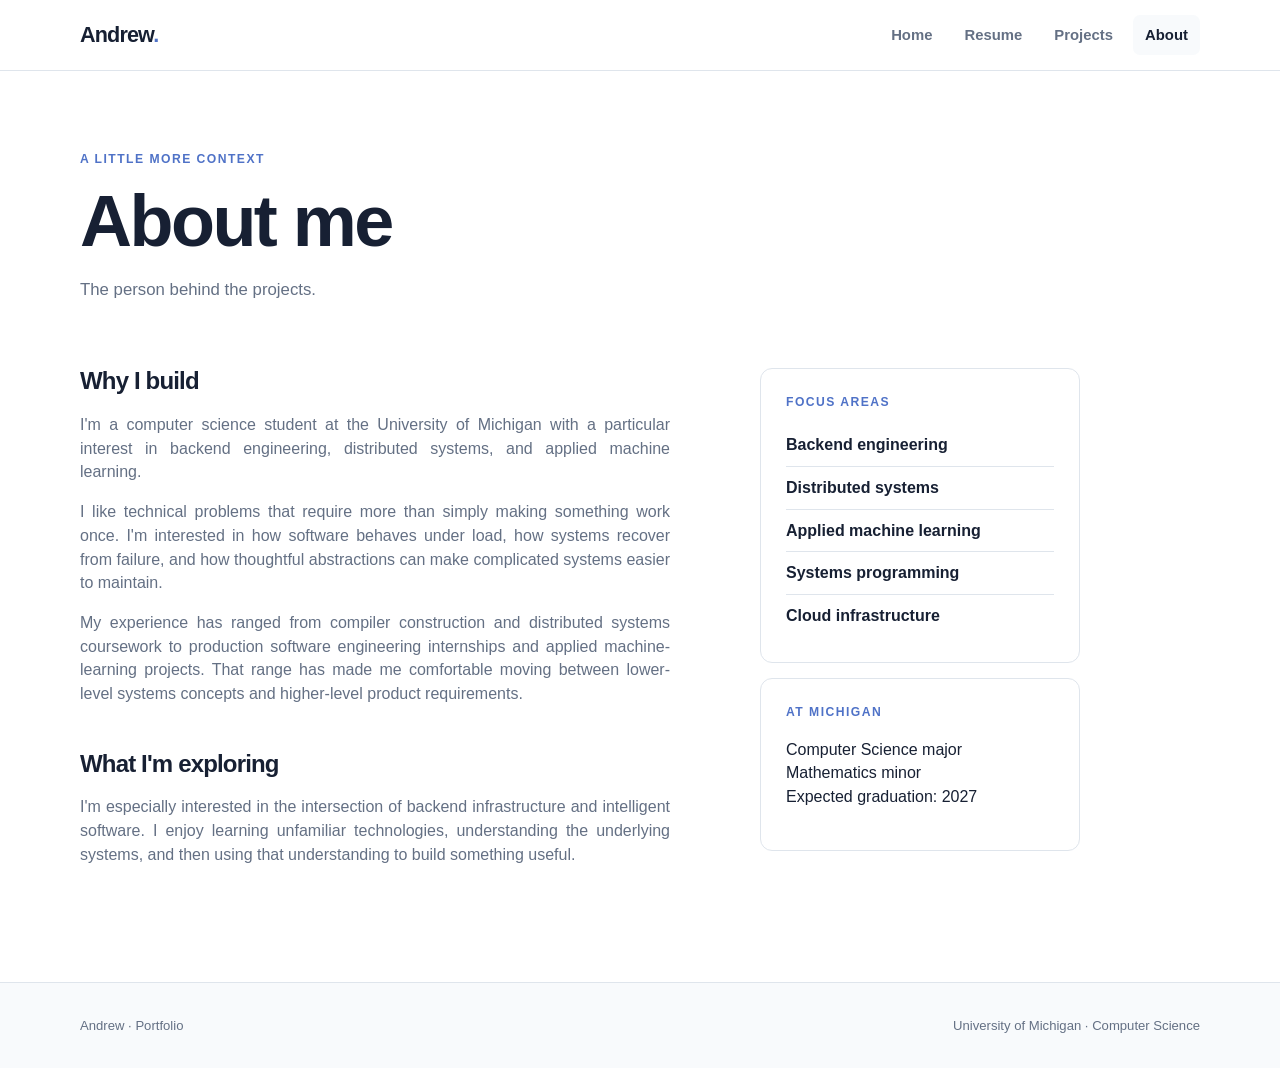
==== about.html @ 12360e27 "Add files via upload" ====
<!DOCTYPE html>
<html lang="en"><head><meta charset="UTF-8"><meta name="viewport" content="width=device-width, initial-scale=1.0"><title>Andrew | About</title><link rel="stylesheet" href="style.css"></head>
<body>
<header class="site-header"><nav class="nav container"><a class="brand" href="index.html">Andrew<span>.</span></a><div class="nav-links"><a href="index.html">Home</a><a href="resume.html">Resume</a><a href="projects.html">Projects</a><a class="active" href="about.html">About</a></div></nav></header>
<main class="container page">
<div class="page-header"><p class="eyebrow">A little more context</p><h1>About me</h1><p>The person behind the projects.</p></div>
<div class="about-layout">
<section class="prose">
<h2>Why I build</h2>
<p>I'm a computer science student at the University of Michigan with a particular interest in backend engineering, distributed systems, and applied machine learning.</p>
<p>I like technical problems that require more than simply making something work once. I'm interested in how software behaves under load, how systems recover from failure, and how thoughtful abstractions can make complicated systems easier to maintain.</p>
<p>My experience has ranged from compiler construction and distributed systems coursework to production software engineering internships and applied machine-learning projects. That range has made me comfortable moving between lower-level systems concepts and higher-level product requirements.</p>
<h2>What I'm exploring</h2>
<p>I'm especially interested in the intersection of backend infrastructure and intelligent software. I enjoy learning unfamiliar technologies, understanding the underlying systems, and then using that understanding to build something useful.</p>
</section>
<aside class="about-aside">
<div class="aside-card"><p class="eyebrow">Focus areas</p><ul><li>Backend engineering</li><li>Distributed systems</li><li>Applied machine learning</li><li>Systems programming</li><li>Cloud infrastructure</li></ul></div>
<div class="aside-card"><p class="eyebrow">At Michigan</p><p>Computer Science major<br>Mathematics minor<br>Expected graduation: 2027</p></div>
</aside>
</div>
</main>
<footer class="footer"><div class="container footer-inner"><p>Andrew · Portfolio</p><p>University of Michigan · Computer Science</p></div></footer>
</body></html>
---- style.css ----
:root {
  --navy: #0b1220;
  --navy-2: #111b2e;
  --ink: #172033;
  --muted: #647084;
  --line: #dfe5ec;
  --bg: #f8fafc;
  --white: #ffffff;
  --accent: #4f72c7;
  --accent-soft: #e9eefb;
  --max: 1120px;
}
* { box-sizing: border-box; }
html { scroll-behavior: smooth; }
body {
  margin: 0;
  color: var(--ink);
  background: var(--white);
  font-family: Inter, ui-sans-serif, -apple-system, BlinkMacSystemFont, "Segoe UI", Roboto, Helvetica, Arial, sans-serif;
  line-height: 1.48;
}
a { color: inherit; text-decoration: none; }
.container { width: min(calc(100% - 40px), var(--max)); margin: 0 auto; }
.site-header { position: sticky; top: 0; z-index: 10; background: rgba(255,255,255,.95); border-bottom: 1px solid var(--line); backdrop-filter: blur(10px); }
.nav { min-height: 70px; display: flex; align-items: center; justify-content: space-between; gap: 30px; }
.brand { font-size: 1.35rem; font-weight: 800; letter-spacing: -.04em; }
.brand span { color: var(--accent); }
.nav-links { display: flex; align-items: center; gap: 8px; }
.nav-links a { padding: 9px 12px; border-radius: 7px; color: var(--muted); font-size: .93rem; font-weight: 650; }
.nav-links a:hover, .nav-links a.active { color: var(--ink); background: var(--bg); }
.hero { min-height: 590px; display: grid; grid-template-columns: 1.2fr .8fr; align-items: center; gap: 70px; padding-top: 75px; padding-bottom: 75px; }
.eyebrow { margin: 0 0 12px; color: var(--accent); font-size: .76rem; font-weight: 800; letter-spacing: .12em; text-transform: uppercase; }
h1,h2,h3 { line-height: 1.12; letter-spacing: -.035em; margin-top: 0; }
h1 { font-size: clamp(2.8rem, 6vw, 5.2rem); margin-bottom: 24px; max-width: 850px; }
h1 span { color: var(--accent); }
h2 { font-size: clamp(1.8rem, 3vw, 2.55rem); margin-bottom: 18px; }
h3 { font-size: 1.2rem; margin-bottom: 9px; }
.lead { max-width: 650px; color: var(--muted); font-size: 1.15rem; }
.hero-actions { display: flex; gap: 12px; margin-top: 30px; flex-wrap: wrap; }
.button { display: inline-flex; align-items: center; justify-content: center; padding: 12px 18px; border-radius: 8px; font-weight: 750; font-size: .92rem; border: 1px solid transparent; }
.button.primary { color: var(--white); background: var(--navy); }
.button.primary:hover { background: var(--navy-2); transform: translateY(-1px); }
.button.secondary { color: var(--ink); border-color: var(--line); background: var(--white); }
.button.secondary:hover { background: var(--bg); }
.hero-card { border-radius: 14px; background: var(--navy); color: #dce5f4; box-shadow: 0 25px 60px rgba(11,18,32,.18); overflow: hidden; }
.terminal-top { display: flex; gap: 7px; padding: 15px 17px; background: #070d18; }
.terminal-top span { width: 8px; height: 8px; border-radius: 50%; background: #56647a; }
.terminal-body { padding: 28px; min-height: 290px; font-family: "SFMono-Regular", Consolas, monospace; font-size: .86rem; }
.terminal-body p { margin: 0 0 14px; }
.code-muted { color: #7f8da5; }
.code-value { color: #dce5f4; padding-left: 16px; margin-bottom: 25px !important; }
.section { padding-top: 90px; padding-bottom: 90px; }
.section-alt { background: var(--bg); }
.section-heading { display: flex; align-items: end; justify-content: space-between; gap: 40px; margin-bottom: 38px; }
.section-heading > div { max-width: 600px; }
.section-intro { max-width: 390px; color: var(--muted); margin: 0; }
.text-link { font-weight: 750; color: var(--accent); white-space: nowrap; }
.feature-grid { display: grid; grid-template-columns: repeat(3, 1fr); gap: 18px; }
.feature-card { padding: 30px; border: 1px solid var(--line); border-radius: 12px; background: var(--white); }
.feature-card p, .project-content p, .project-row p { color: var(--muted); }
.icon { color: var(--accent); font: 800 .78rem "SFMono-Regular", Consolas, monospace; margin-bottom: 35px; }
.project-grid { display: grid; grid-template-columns: repeat(3, 1fr); gap: 18px; }
.project-card { border: 1px solid var(--line); border-radius: 12px; overflow: hidden; background: var(--white); transition: transform .18s ease, box-shadow .18s ease; }
.project-card:hover { transform: translateY(-4px); box-shadow: 0 14px 35px rgba(11,18,32,.09); }
.project-content { padding: 23px; }
.project-content p { margin-top: 0; }
.project-type { color: var(--accent) !important; text-transform: uppercase; letter-spacing: .1em; font-size: .7rem; font-weight: 800; }
.tags { display: flex; flex-wrap: wrap; gap: 6px; margin-top: 17px; }
.tags span { padding: 5px 8px; border-radius: 5px; background: var(--accent-soft); color: #35549a; font-size: .7rem; font-weight: 750; }
.tags.large { margin: 25px 0 45px; }
.project-placeholder { min-height: 205px; display: flex; align-items: center; justify-content: center; color: rgba(255,255,255,.82); background: var(--navy); font: 800 .72rem "SFMono-Regular", Consolas, monospace; letter-spacing: .13em; position: relative; overflow: hidden; }
.project-placeholder::after { content: ""; position: absolute; width: 170px; height: 170px; border: 1px solid rgba(255,255,255,.13); transform: rotate(45deg); }
.compiler-art { background: linear-gradient(135deg, #172b4d, #253c64); }
.distributed-art { background: linear-gradient(135deg, #182f31, #245458); }
.ml-art { background: linear-gradient(135deg, #352648, #574270); }
.echo-art { background: linear-gradient(135deg, #243146, #3d506b); }
.cta { min-height: 270px; display: flex; align-items: center; justify-content: space-between; gap: 30px; }
.footer { border-top: 1px solid var(--line); background: var(--bg); color: var(--muted); font-size: .82rem; }
.footer-inner { min-height: 85px; display: flex; align-items: center; justify-content: space-between; gap: 20px; }
.page { padding-top: 80px; padding-bottom: 100px; }
.page-header { max-width: 720px; margin-bottom: 65px; }
.page-header h1 { font-size: clamp(3rem, 6vw, 4.5rem); margin-bottom: 15px; }
.page-header > p:last-child { color: var(--muted); font-size: 1.05rem; }
.resume-section { max-width: 900px; padding: 32px 0; border-top: 1px solid var(--line); }
.resume-section h2 { font-size: 1.35rem; margin-bottom: 28px; }
.resume-entry { margin-bottom: 38px; }
.resume-entry:last-child { margin-bottom: 0; }
.entry-top { display: flex; justify-content: space-between; gap: 20px; align-items: baseline; }
.entry-top h3 { margin-bottom: 3px; }
.entry-top span { color: var(--muted); font-size: .82rem; white-space: nowrap; }
.role { color: var(--muted); font-weight: 650; margin-top: 0; }
.resume-entry p, .resume-entry li { max-width: 760px; }
.resume-entry ul { padding-left: 20px; }
.resume-entry li { margin-bottom: 7px; }
.resume-entry a { color: var(--accent); }
.skill-row { display: grid; grid-template-columns: 150px 1fr; gap: 20px; padding: 14px 0; border-bottom: 1px solid var(--line); max-width: 900px; }
.skill-row span { color: var(--muted); }
.project-list { display: grid; gap: 14px; }
.project-row { display: grid; grid-template-columns: 190px 1fr 30px; align-items: center; gap: 28px; padding: 20px; border: 1px solid var(--line); border-radius: 12px; background: var(--white); transition: transform .18s ease, box-shadow .18s ease; }
.project-row:hover { transform: translateY(-2px); box-shadow: 0 10px 30px rgba(11,18,32,.07); }
.project-placeholder.small { min-height: 135px; border-radius: 8px; }
.project-row h2 { font-size: 1.55rem; margin-bottom: 8px; }
.arrow { color: var(--accent); font-size: 1.4rem; font-weight: 700; }
.note { max-width: 900px; margin-top: 45px; padding: 18px 20px; border-left: 3px solid var(--accent); background: var(--bg); color: var(--muted); font-size: .86rem; }
.project-page { padding-top: 45px; padding-bottom: 100px; }
.back-link { display: inline-block; color: var(--muted); font-size: .85rem; font-weight: 700; margin-bottom: 30px; }
.project-page .project-hero { min-height: 330px; border-radius: 14px; margin-bottom: 55px; }
.project-page h1 { font-size: clamp(3rem, 6vw, 5rem); max-width: 850px; margin-bottom: 18px; }
.project-lead { color: var(--muted); font-size: 1.2rem; max-width: 780px; }
.detail-grid { display: grid; grid-template-columns: 1fr 280px; gap: 70px; align-items: start; margin: 60px 0; max-width: 900px; }
.detail-grid p { color: var(--muted); }
.stat-card, .quote-card { padding: 28px; background: var(--bg); border: 1px solid var(--line); border-radius: 12px; }
.stat-card strong { display: block; font-size: 2.7rem; line-height: 1; letter-spacing: -.05em; }
.stat-card span { display: block; margin-top: 10px; color: var(--muted); font-size: .84rem; }
.quote-card { color: var(--ink); font-weight: 700; }
.content-section { max-width: 900px; padding: 45px 0; border-top: 1px solid var(--line); }
.content-section h2 { font-size: 1.6rem; }
.bullet-grid { display: grid; grid-template-columns: 1fr 1fr; gap: 30px; }
.bullet-grid p { color: var(--muted); margin-top: 0; }
.about-layout { display: grid; grid-template-columns: 1fr 320px; gap: 90px; max-width: 1000px; }
.prose { max-width: 690px; }
.prose h2 { font-size: 1.5rem; margin-top: 45px; }
.prose h2:first-child { margin-top: 0; }
.prose p { color: var(--muted); text-align: justify; }
.about-aside { display: grid; align-content: start; gap: 15px; }
.aside-card { border: 1px solid var(--line); border-radius: 12px; padding: 25px; }
.aside-card ul { list-style: none; padding: 0; margin: 0; }
.aside-card li { padding: 9px 0; border-bottom: 1px solid var(--line); font-weight: 650; }
.aside-card li:last-child { border-bottom: 0; }
@media (max-width: 800px) {
  .hero, .about-layout { grid-template-columns: 1fr; }
  .hero { gap: 45px; padding-top: 55px; }
  .feature-grid, .project-grid { grid-template-columns: 1fr; }
  .section-heading { display: block; }
  .section-intro { margin-top: 15px; }
  .text-link { display: inline-block; margin-top: 20px; }
  .project-row { grid-template-columns: 110px 1fr; gap: 18px; }
  .project-row .arrow { display: none; }
  .project-placeholder.small { min-height: 105px; }
  .detail-grid { grid-template-columns: 1fr; gap: 25px; }
  .bullet-grid { grid-template-columns: 1fr; gap: 20px; }
  .about-layout { gap: 35px; }
}
@media (max-width: 560px) {
  .container { width: min(calc(100% - 28px), var(--max)); }
  .nav { min-height: 62px; }
  .brand { font-size: 1.1rem; }
  .nav-links { gap: 0; }
  .nav-links a { padding: 7px 7px; font-size: .75rem; }
  h1 { font-size: 2.7rem; }
  .hero { min-height: auto; padding-top: 55px; padding-bottom: 55px; }
  .section { padding-top: 60px; padding-bottom: 60px; }
  .project-page .project-hero { min-height: 220px; }
  .entry-top { display: block; }
  .entry-top span { display: block; margin-top: 5px; }
  .skill-row { grid-template-columns: 1fr; gap: 4px; }
  .footer-inner { display: block; padding: 18px 0; }
}
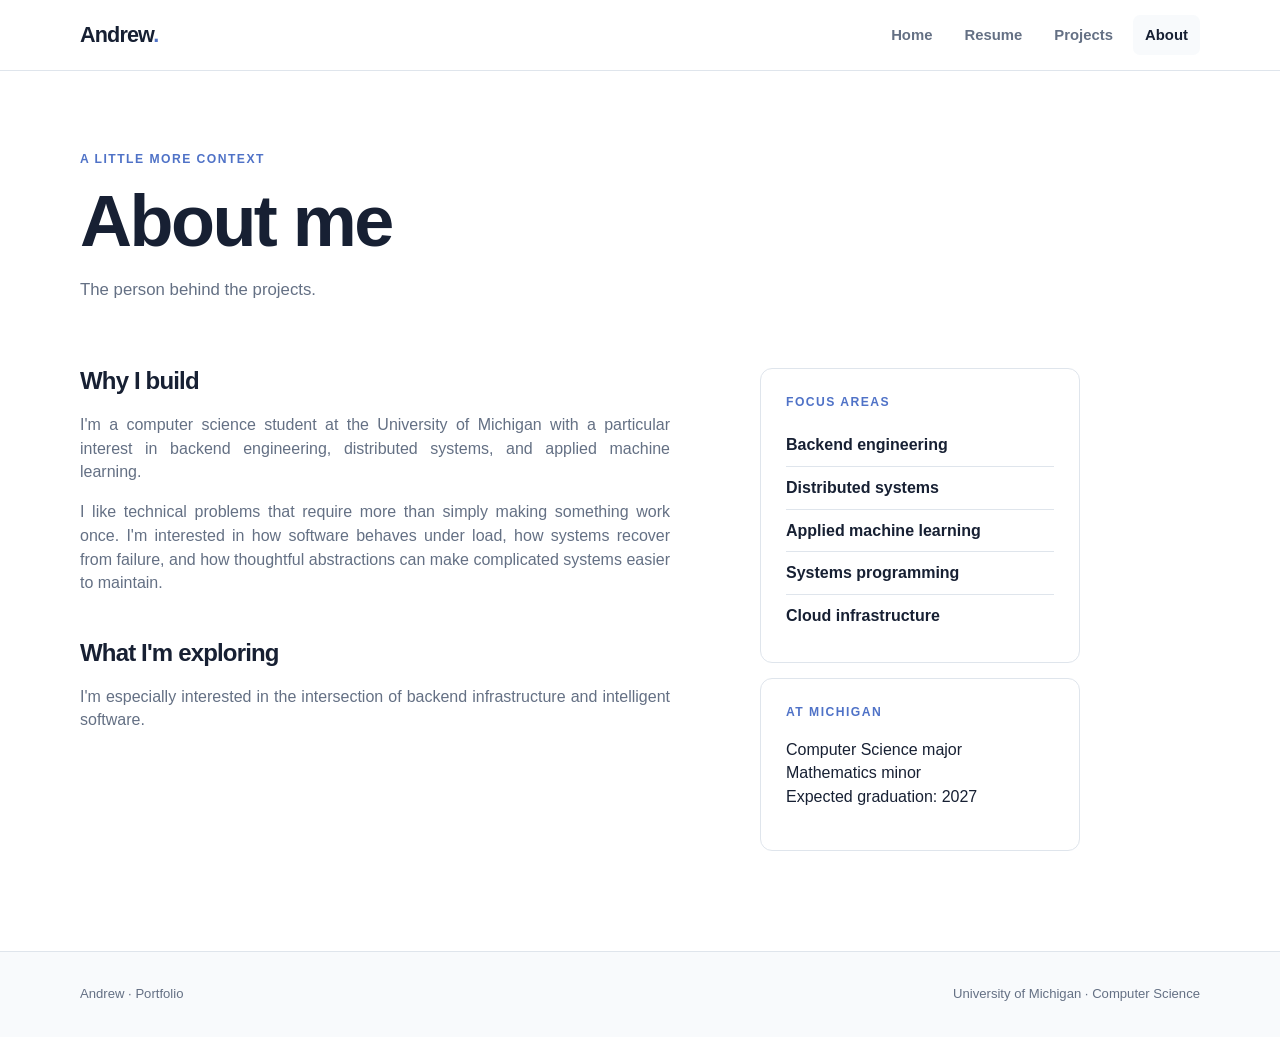
==== commit 9f854aae: "changes" ====
--- a/about.html
+++ b/about.html
@@ -9,9 +9,8 @@
 <h2>Why I build</h2>
 <p>I'm a computer science student at the University of Michigan with a particular interest in backend engineering, distributed systems, and applied machine learning.</p>
 <p>I like technical problems that require more than simply making something work once. I'm interested in how software behaves under load, how systems recover from failure, and how thoughtful abstractions can make complicated systems easier to maintain.</p>
-<p>My experience has ranged from compiler construction and distributed systems coursework to production software engineering internships and applied machine-learning projects. That range has made me comfortable moving between lower-level systems concepts and higher-level product requirements.</p>
 <h2>What I'm exploring</h2>
-<p>I'm especially interested in the intersection of backend infrastructure and intelligent software. I enjoy learning unfamiliar technologies, understanding the underlying systems, and then using that understanding to build something useful.</p>
+<p>I'm especially interested in the intersection of backend infrastructure and intelligent software.</p>
 </section>
 <aside class="about-aside">
 <div class="aside-card"><p class="eyebrow">Focus areas</p><ul><li>Backend engineering</li><li>Distributed systems</li><li>Applied machine learning</li><li>Systems programming</li><li>Cloud infrastructure</li></ul></div>
